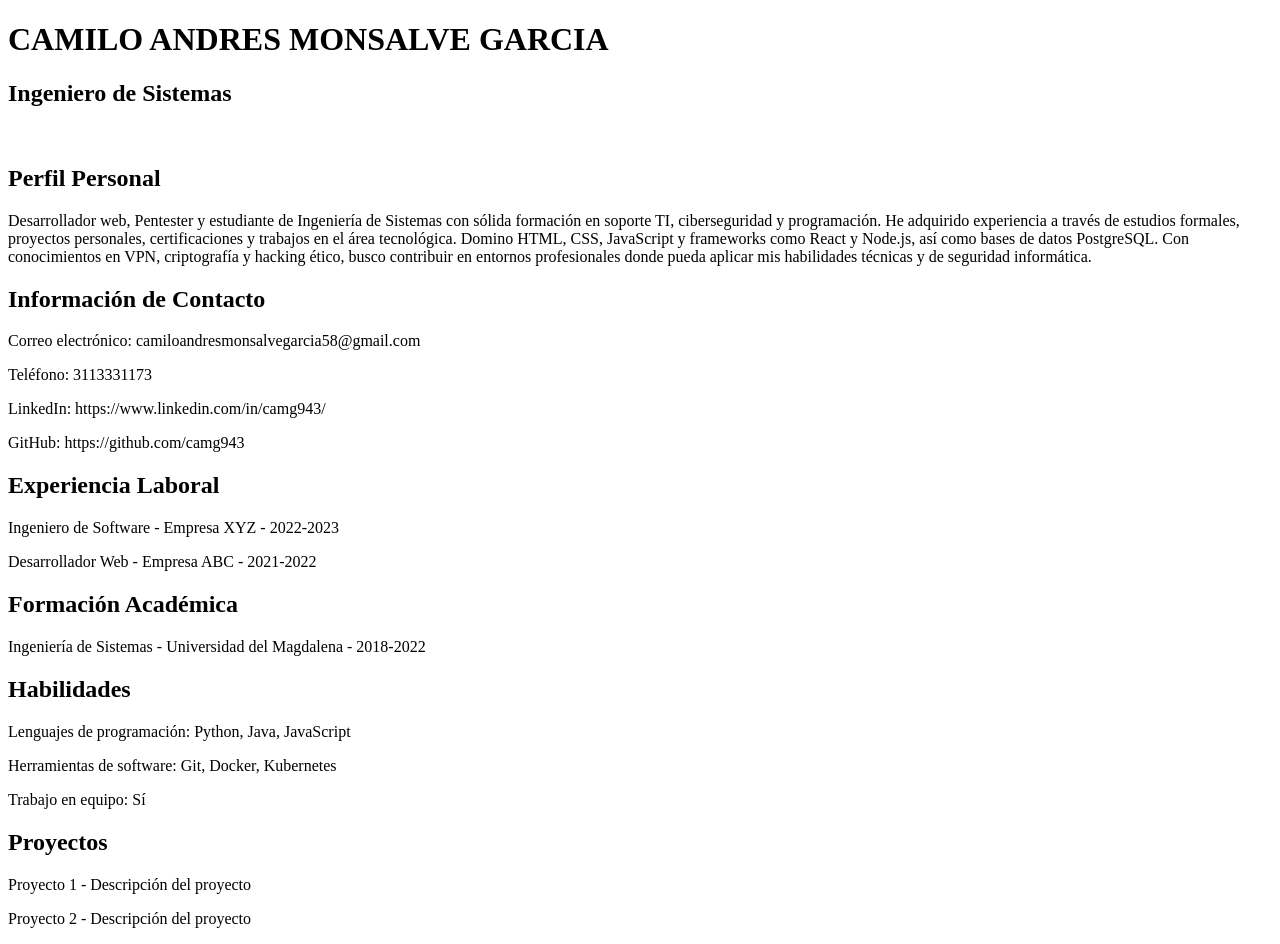
==== 2026/web/t1/index.html @ 4ea84cae "base del html" ====
<!DOCTYPE html>
<html lang="en">
<head>
    <meta charset="UTF-8">
    <meta name="viewport" content="width=device-width, initial-scale=1.0">
    <title>CAMILO MONSALVE 2026-1 TIC</title>
</head>
<body>
    <h1>CAMILO ANDRES MONSALVE GARCIA</h1>
    <div>
        <h2>Ingeniero de Sistemas</h2>
        <img src="" alt="">
    </div>
    <div>
        <h2>Perfil Personal</h2>
        <p>Desarrollador web, Pentester y estudiante de Ingeniería de Sistemas con sólida formación en soporte TI, ciberseguridad y
programación. He adquirido experiencia a través de estudios formales, proyectos personales, certificaciones y trabajos en
el área tecnológica. Domino HTML, CSS, JavaScript y frameworks como React y Node.js, así como bases de datos
PostgreSQL. Con conocimientos en VPN, criptografía y hacking ético, busco contribuir en entornos profesionales donde
pueda aplicar mis habilidades técnicas y de seguridad informática.</p>
    </div>
    <div>
        <h2>Información de Contacto</h2>
        <p>Correo electrónico: camiloandresmonsalvegarcia58@gmail.com</p>
        <p>Teléfono: 3113331173</p>
        <p>LinkedIn: https://www.linkedin.com/in/camg943/</p>
        <p>GitHub: https://github.com/camg943</p>
    </div>
    <div>
        <h2>Experiencia Laboral</h2>
        <p>Ingeniero de Software - Empresa XYZ - 2022-2023</p>
        <p>Desarrollador Web - Empresa ABC - 2021-2022</p>
    </div>
    <div>
        <h2>Formación Académica</h2>
        <p>Ingeniería de Sistemas - Universidad del Magdalena - 2018-2022</p>
    </div>
    <div>
        <h2>Habilidades</h2>
        <p>Lenguajes de programación: Python, Java, JavaScript</p>
        <p>Herramientas de software: Git, Docker, Kubernetes</p>
        <p>Trabajo en equipo: Sí</p>
    </div>
    <div>
        <h2>Proyectos</h2>
        <p>Proyecto 1 - Descripción del proyecto</p>
        <p>Proyecto 2 - Descripción del proyecto</p>
    </div>
</body>
</html>
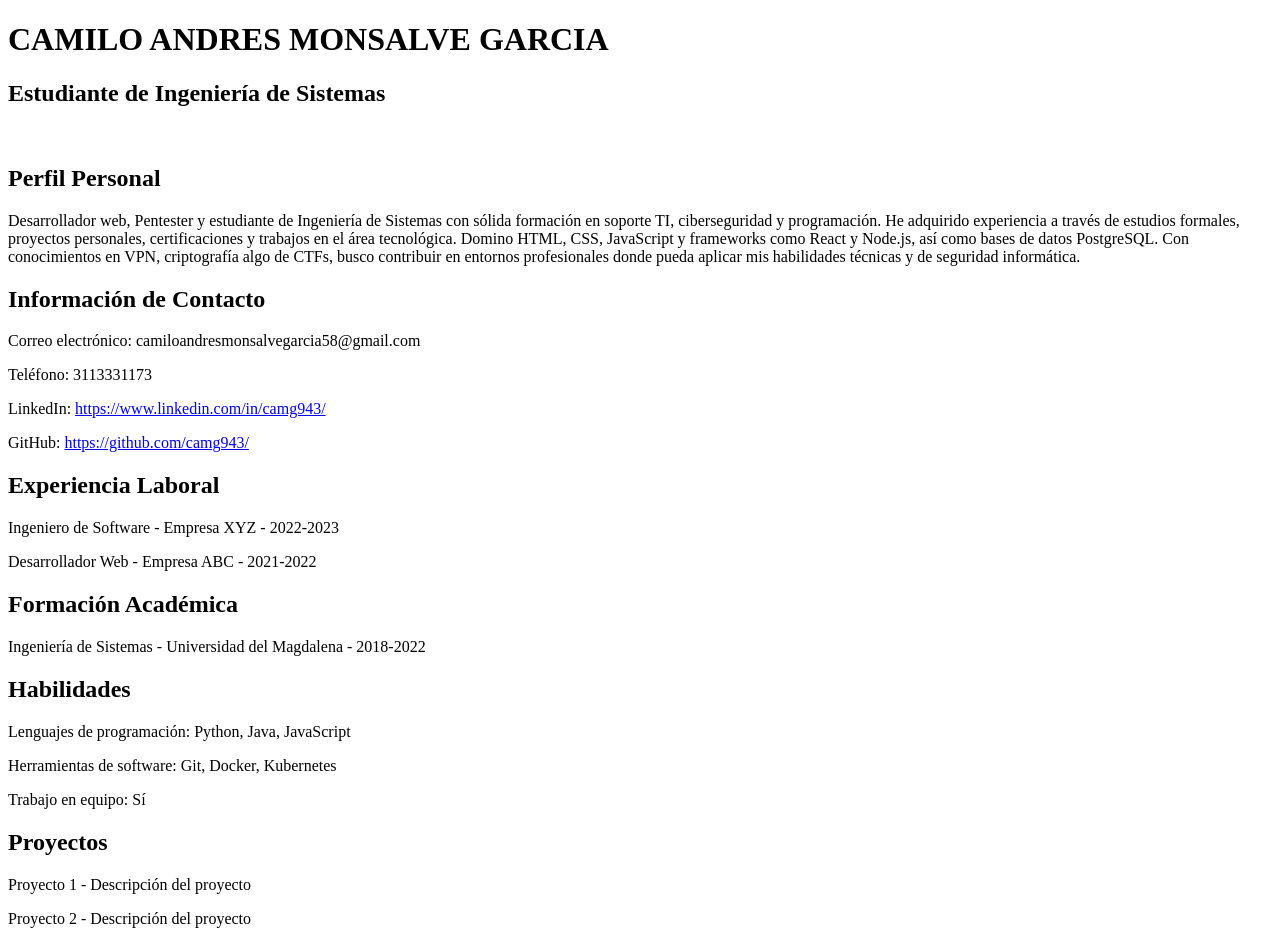
==== commit a58ad66a: "update hipervinculos" ====
--- a/2026/web/t1/index.html
+++ b/2026/web/t1/index.html
@@ -4,27 +4,27 @@
     <meta charset="UTF-8">
     <meta name="viewport" content="width=device-width, initial-scale=1.0">
     <title>CAMILO MONSALVE 2026-1 TIC</title>
+    <link rel="stylesheet" href="styles.css">
 </head>
 <body>
     <h1>CAMILO ANDRES MONSALVE GARCIA</h1>
-    <div>
-        <h2>Ingeniero de Sistemas</h2>
-        <img src="" alt="">
-    </div>
+    <h2>Estudiante de Ingeniería de Sistemas</h2>
+    <img src="assets/foto.jpg" alt="">
+
     <div>
         <h2>Perfil Personal</h2>
         <p>Desarrollador web, Pentester y estudiante de Ingeniería de Sistemas con sólida formación en soporte TI, ciberseguridad y
-programación. He adquirido experiencia a través de estudios formales, proyectos personales, certificaciones y trabajos en
-el área tecnológica. Domino HTML, CSS, JavaScript y frameworks como React y Node.js, así como bases de datos
-PostgreSQL. Con conocimientos en VPN, criptografía y hacking ético, busco contribuir en entornos profesionales donde
-pueda aplicar mis habilidades técnicas y de seguridad informática.</p>
+            programación. He adquirido experiencia a través de estudios formales, proyectos personales, certificaciones y trabajos en
+            el área tecnológica. Domino HTML, CSS, JavaScript y frameworks como React y Node.js, así como bases de datos
+            PostgreSQL. Con conocimientos en VPN, criptografía algo de CTFs, busco contribuir en entornos profesionales donde
+            pueda aplicar mis habilidades técnicas y de seguridad informática.</p>
     </div>
     <div>
         <h2>Información de Contacto</h2>
         <p>Correo electrónico: camiloandresmonsalvegarcia58@gmail.com</p>
         <p>Teléfono: 3113331173</p>
-        <p>LinkedIn: https://www.linkedin.com/in/camg943/</p>
-        <p>GitHub: https://github.com/camg943</p>
+        <p>LinkedIn: <a href="https://www.linkedin.com/in/camg943/" target="_blank" rel="noopener noreferrer">https://www.linkedin.com/in/camg943/</a></p>
+        <p>GitHub: <a href="https://github.com/camg943/" target="_blank" rel="noopener noreferrer">https://github.com/camg943/</a></p>
     </div>
     <div>
         <h2>Experiencia Laboral</h2>
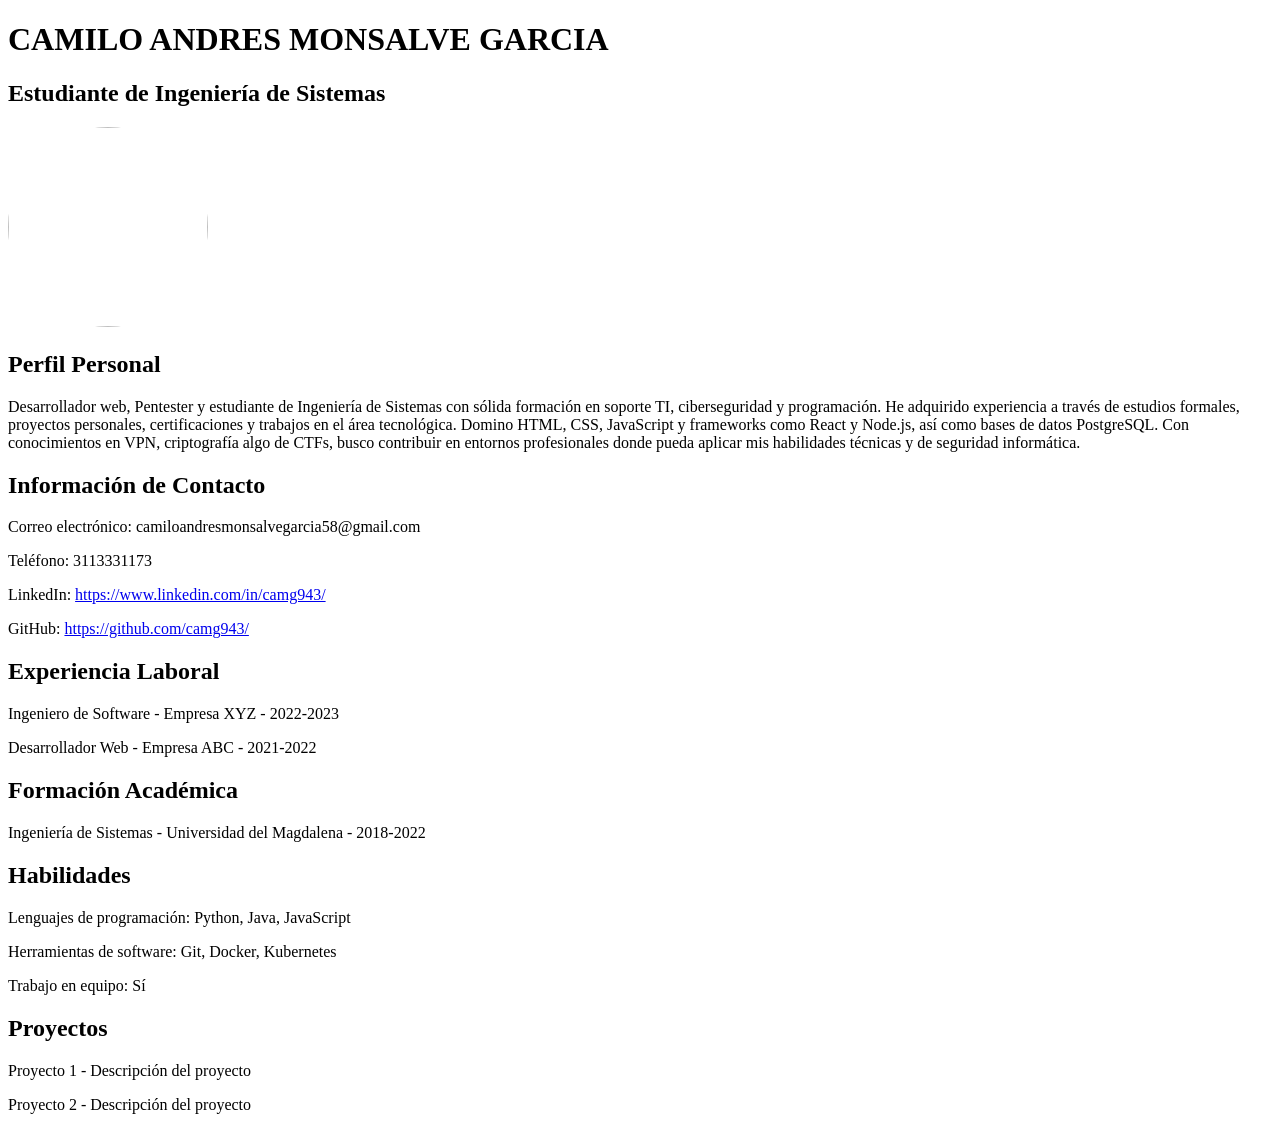
==== commit 37d7d2dc: "assets y circulo" ====
--- a/2026/web/t1/index.html
+++ b/2026/web/t1/index.html
@@ -9,7 +9,7 @@
 <body>
     <h1>CAMILO ANDRES MONSALVE GARCIA</h1>
     <h2>Estudiante de Ingeniería de Sistemas</h2>
-    <img src="assets/foto.jpg" alt="">
+    <img src="assets/foto.jpg" style="width: 200px; height: 200px; border-radius: 50%;">
 
     <div>
         <h2>Perfil Personal</h2>
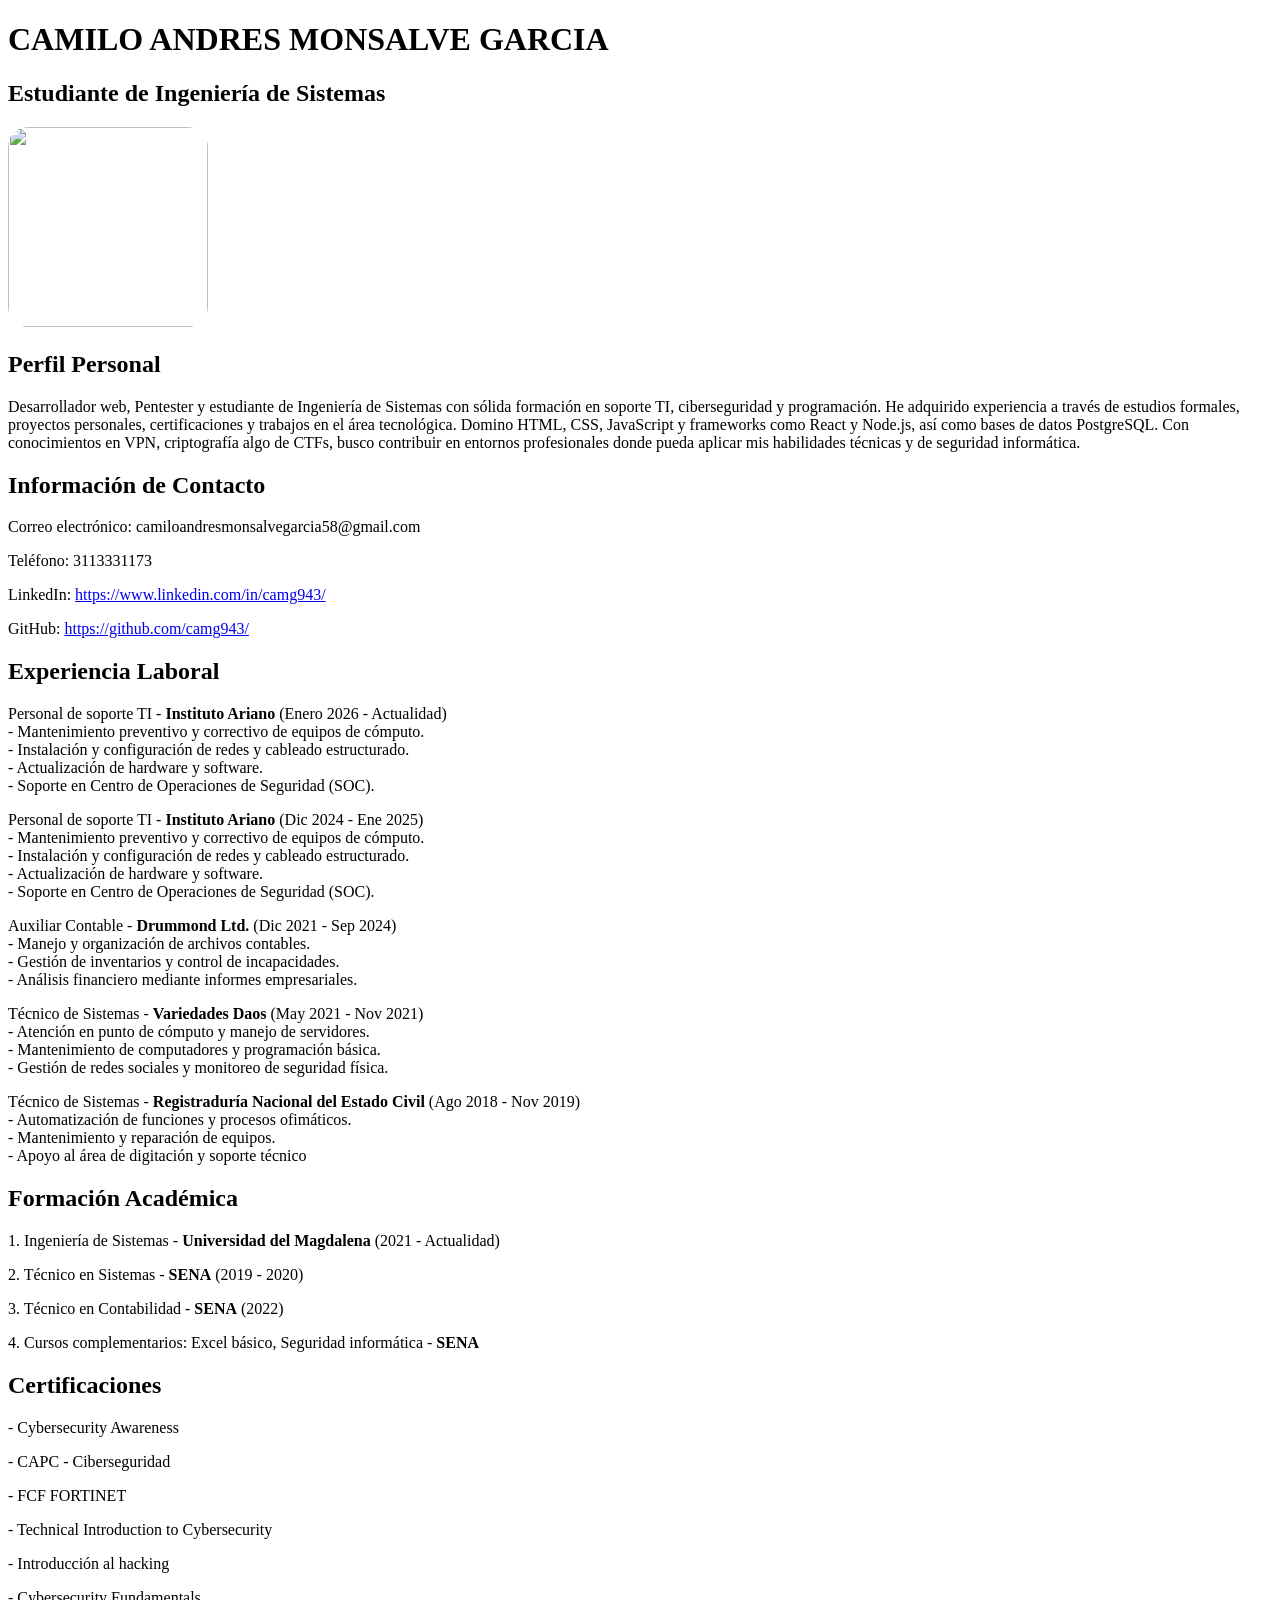
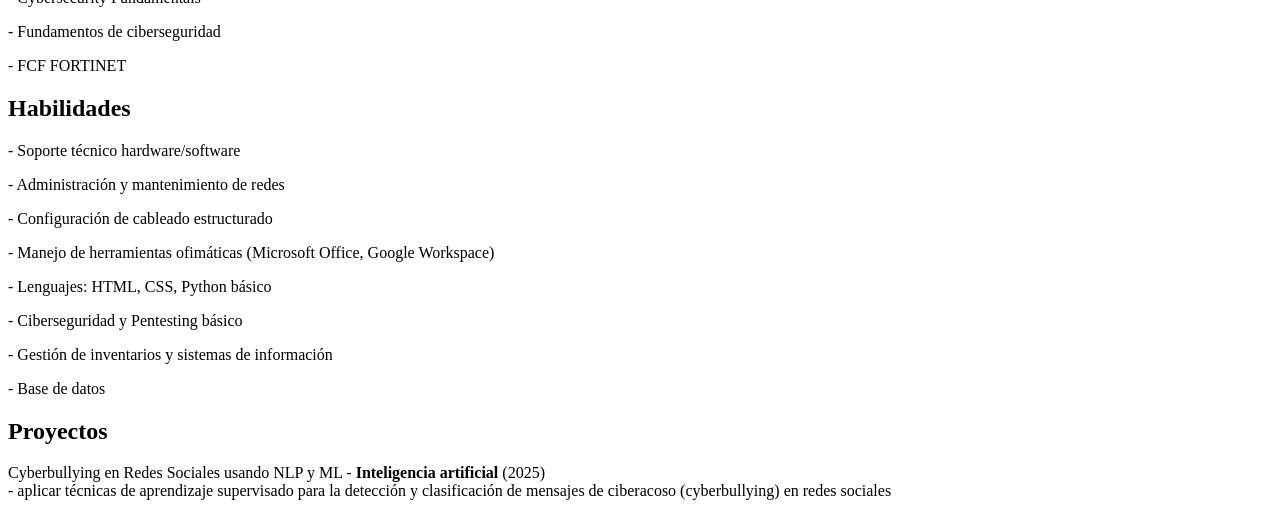
==== commit 025929fc: "terminacion del html" ====
--- a/2026/web/t1/index.html
+++ b/2026/web/t1/index.html
@@ -9,7 +9,7 @@
 <body>
     <h1>CAMILO ANDRES MONSALVE GARCIA</h1>
     <h2>Estudiante de Ingeniería de Sistemas</h2>
-    <img src="assets/foto.jpg" style="width: 200px; height: 200px; border-radius: 50%;">
+    <img src="assets/foto.jpg" style="width: 200px; height: 200px; border-radius: 10%;">
 
     <div>
         <h2>Perfil Personal</h2>
@@ -28,23 +28,66 @@
     </div>
     <div>
         <h2>Experiencia Laboral</h2>
-        <p>Ingeniero de Software - Empresa XYZ - 2022-2023</p>
-        <p>Desarrollador Web - Empresa ABC - 2021-2022</p>
+        <p>Personal de soporte TI - <span style="font-weight: bold;">Instituto Ariano</span> (Enero 2026 - Actualidad) <br>
+            - Mantenimiento preventivo y correctivo de equipos de cómputo. <br>
+            - Instalación y configuración de redes y cableado
+            estructurado. <br>
+            - Actualización de hardware y software. <br>
+            - Soporte en Centro de Operaciones de Seguridad (SOC).</p>
+        <p>Personal de soporte TI - <span style="font-weight: bold;">Instituto Ariano</span> (Dic 2024 - Ene 2025) <br>
+            - Mantenimiento preventivo y correctivo de equipos de cómputo. <br>
+            - Instalación y configuración de redes y cableado
+            estructurado. <br>
+            - Actualización de hardware y software. <br>
+            - Soporte en Centro de Operaciones de Seguridad (SOC).</p>
+        <p>Auxiliar Contable - <span style="font-weight: bold;">Drummond Ltd.</span> (Dic 2021 - Sep 2024) <br>
+            - Manejo y organización de archivos contables. <br>
+            - Gestión de inventarios y control de incapacidades. <br>
+            - Análisis financiero
+            mediante informes empresariales.</p>
+        <p>Técnico de Sistemas - <span style="font-weight: bold;">Variedades Daos</span> (May 2021 - Nov 2021) <br>
+            - Atención en punto de cómputo y manejo de servidores. <br>
+            - Mantenimiento de computadores y programación básica. <br>
+            - Gestión de redes sociales y monitoreo de seguridad física.</p>
+        <p>Técnico de Sistemas - <span style="font-weight: bold;">Registraduría Nacional del Estado Civil</span> (Ago 2018 - Nov 2019) <br>
+            - Automatización de funciones y procesos ofimáticos. <br>
+            - Mantenimiento y reparación de equipos. <br>
+            - Apoyo al área de digitación y soporte técnico</p>
     </div>
     <div>
         <h2>Formación Académica</h2>
-        <p>Ingeniería de Sistemas - Universidad del Magdalena - 2018-2022</p>
+            <p>1. Ingeniería de Sistemas - <span style="font-weight: bold;">Universidad del Magdalena</span> (2021 - Actualidad) <br>
+            <p>2. Técnico en Sistemas - <span style="font-weight: bold;">SENA</span> (2019 - 2020) <br>
+            <p>3. Técnico en Contabilidad - <span style="font-weight: bold;">SENA</span> (2022) <br>
+            <p>4. Cursos complementarios: Excel básico, Seguridad informática - <span style="font-weight: bold;">SENA</span></p>
+
+        <h2>Certificaciones</h2>
+            <p>- Cybersecurity Awareness 
+            <p>- CAPC - Ciberseguridad
+            <p>- FCF FORTINET</p>
+            <p>- Technical Introduction to Cybersecurity
+            <p>- Introducción al hacking
+            <p>- Cybersecurity Fundamentals
+            <p>- Fundamentos de ciberseguridad
+            <p>- FCF FORTINET</p>
     </div>
     <div>
         <h2>Habilidades</h2>
-        <p>Lenguajes de programación: Python, Java, JavaScript</p>
-        <p>Herramientas de software: Git, Docker, Kubernetes</p>
-        <p>Trabajo en equipo: Sí</p>
+        <p>- Soporte técnico hardware/software </p>
+        <p>- Administración y mantenimiento de redes </p>
+        <p>- Configuración de cableado estructurado </p>
+        <p>- Manejo de herramientas ofimáticas (Microsoft Office, Google Workspace) </p>
+        <p>- Lenguajes: HTML, CSS, Python básico </p>
+        <p>- Ciberseguridad y Pentesting básico</p>
+        <p>- Gestión de inventarios y sistemas de información</p>
+        <p>- Base de datos </p>
     </div>
     <div>
         <h2>Proyectos</h2>
-        <p>Proyecto 1 - Descripción del proyecto</p>
-        <p>Proyecto 2 - Descripción del proyecto</p>
+        <p>
+            Cyberbullying en Redes Sociales usando NLP y ML - <span style="font-weight: bold;">Inteligencia artificial</span> (2025) <br>
+            -  aplicar técnicas de aprendizaje supervisado para la detección y clasificación de mensajes de ciberacoso (cyberbullying) en redes sociales
+        </p>
     </div>
 </body>
 </html>
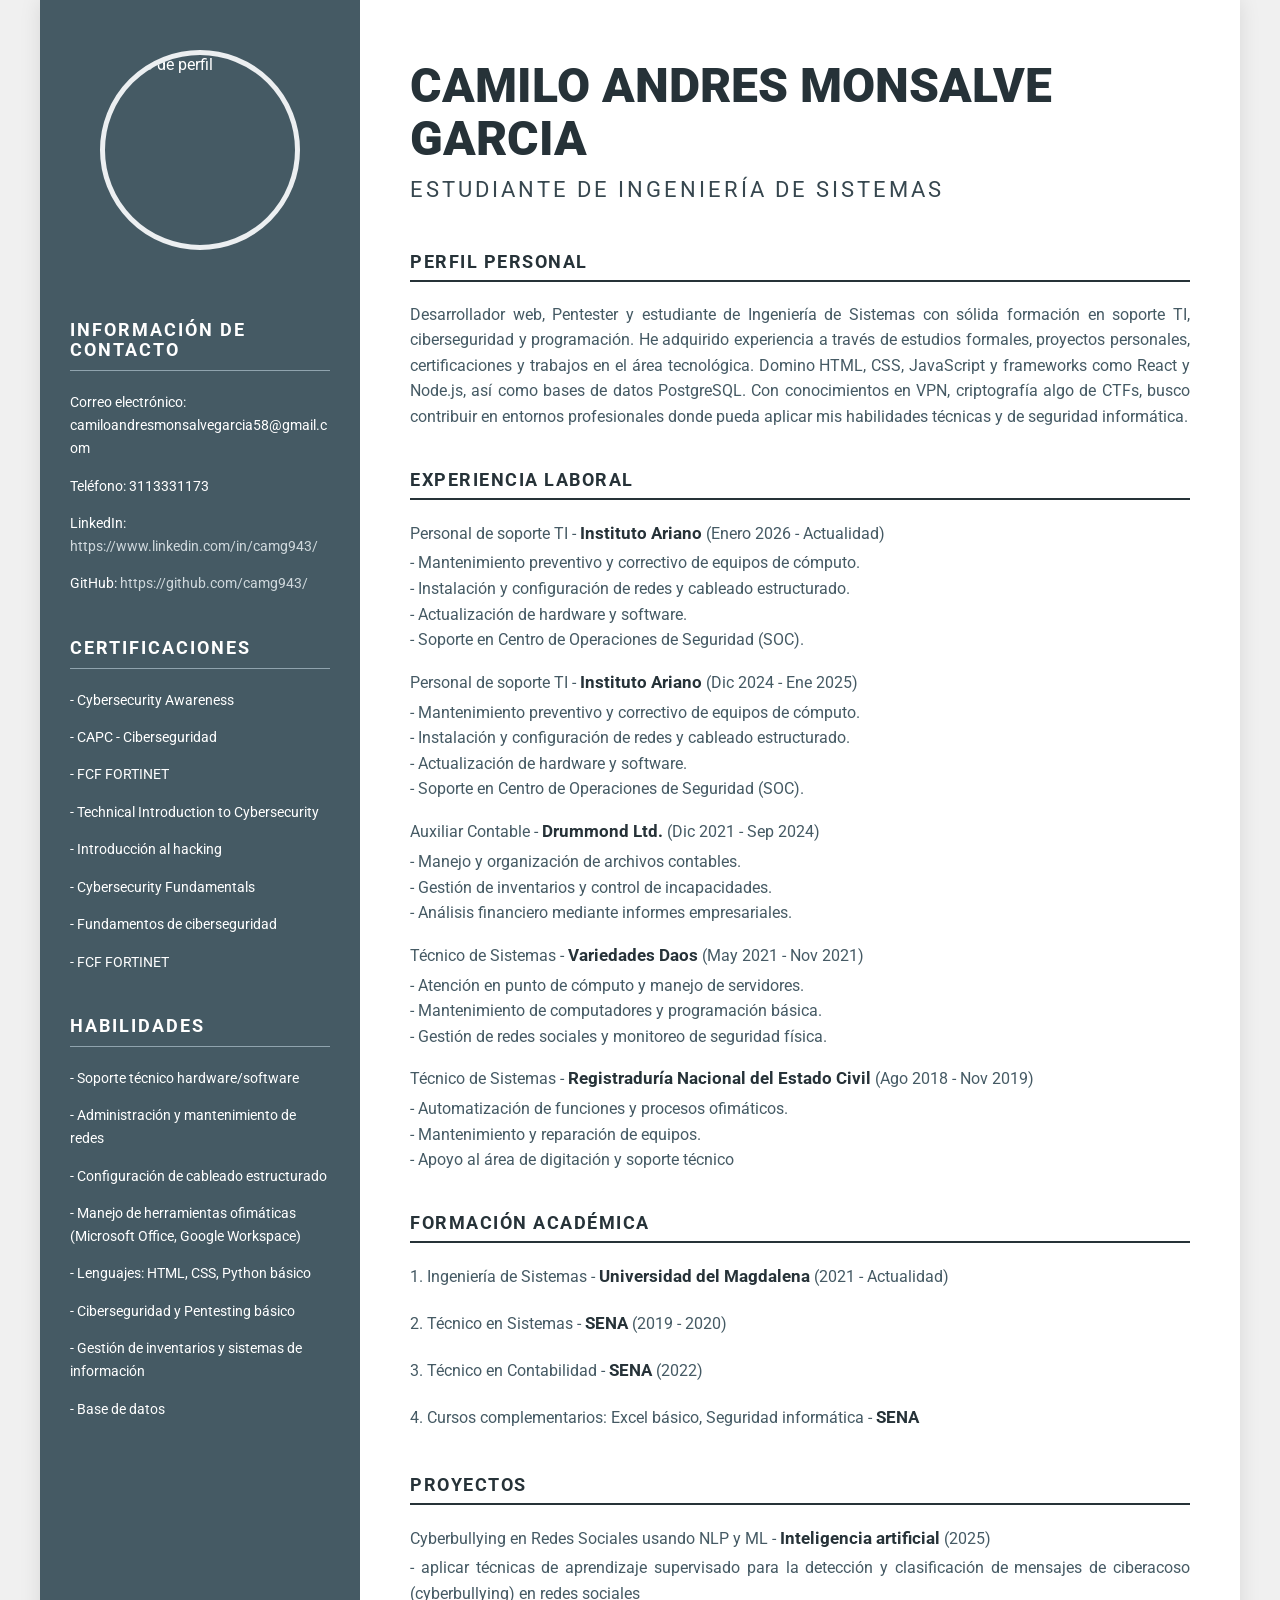
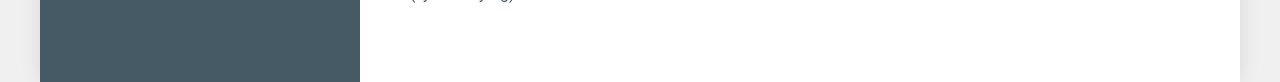
==== commit 6a724fa4: "css" ====
--- a/2026/web/t1/index.html
+++ b/2026/web/t1/index.html
@@ -7,87 +7,105 @@
     <link rel="stylesheet" href="styles.css">
 </head>
 <body>
-    <h1>CAMILO ANDRES MONSALVE GARCIA</h1>
-    <h2>Estudiante de Ingeniería de Sistemas</h2>
-    <img src="assets/foto.jpg" style="width: 200px; height: 200px; border-radius: 10%;">
+    <div class="resume-container">
+        <!-- Sidebar: Photo, Contact, Certifications, Skills -->
+        <aside class="sidebar">
+            <img src="assets/foto.jpg" alt="Foto de perfil">
+            
+            <div class="contact-section">
+                <h2>Información de Contacto</h2>
+                <p>Correo electrónico: camiloandresmonsalvegarcia58@gmail.com</p>
+                <p>Teléfono: 3113331173</p>
+                <p>LinkedIn: <a href="https://www.linkedin.com/in/camg943/" target="_blank" rel="noopener noreferrer">https://www.linkedin.com/in/camg943/</a></p>
+                <p>GitHub: <a href="https://github.com/camg943/" target="_blank" rel="noopener noreferrer">https://github.com/camg943/</a></p>
+            </div>
 
-    <div>
-        <h2>Perfil Personal</h2>
-        <p>Desarrollador web, Pentester y estudiante de Ingeniería de Sistemas con sólida formación en soporte TI, ciberseguridad y
-            programación. He adquirido experiencia a través de estudios formales, proyectos personales, certificaciones y trabajos en
-            el área tecnológica. Domino HTML, CSS, JavaScript y frameworks como React y Node.js, así como bases de datos
-            PostgreSQL. Con conocimientos en VPN, criptografía algo de CTFs, busco contribuir en entornos profesionales donde
-            pueda aplicar mis habilidades técnicas y de seguridad informática.</p>
-    </div>
-    <div>
-        <h2>Información de Contacto</h2>
-        <p>Correo electrónico: camiloandresmonsalvegarcia58@gmail.com</p>
-        <p>Teléfono: 3113331173</p>
-        <p>LinkedIn: <a href="https://www.linkedin.com/in/camg943/" target="_blank" rel="noopener noreferrer">https://www.linkedin.com/in/camg943/</a></p>
-        <p>GitHub: <a href="https://github.com/camg943/" target="_blank" rel="noopener noreferrer">https://github.com/camg943/</a></p>
-    </div>
-    <div>
-        <h2>Experiencia Laboral</h2>
-        <p>Personal de soporte TI - <span style="font-weight: bold;">Instituto Ariano</span> (Enero 2026 - Actualidad) <br>
-            - Mantenimiento preventivo y correctivo de equipos de cómputo. <br>
-            - Instalación y configuración de redes y cableado
-            estructurado. <br>
-            - Actualización de hardware y software. <br>
-            - Soporte en Centro de Operaciones de Seguridad (SOC).</p>
-        <p>Personal de soporte TI - <span style="font-weight: bold;">Instituto Ariano</span> (Dic 2024 - Ene 2025) <br>
-            - Mantenimiento preventivo y correctivo de equipos de cómputo. <br>
-            - Instalación y configuración de redes y cableado
-            estructurado. <br>
-            - Actualización de hardware y software. <br>
-            - Soporte en Centro de Operaciones de Seguridad (SOC).</p>
-        <p>Auxiliar Contable - <span style="font-weight: bold;">Drummond Ltd.</span> (Dic 2021 - Sep 2024) <br>
-            - Manejo y organización de archivos contables. <br>
-            - Gestión de inventarios y control de incapacidades. <br>
-            - Análisis financiero
-            mediante informes empresariales.</p>
-        <p>Técnico de Sistemas - <span style="font-weight: bold;">Variedades Daos</span> (May 2021 - Nov 2021) <br>
-            - Atención en punto de cómputo y manejo de servidores. <br>
-            - Mantenimiento de computadores y programación básica. <br>
-            - Gestión de redes sociales y monitoreo de seguridad física.</p>
-        <p>Técnico de Sistemas - <span style="font-weight: bold;">Registraduría Nacional del Estado Civil</span> (Ago 2018 - Nov 2019) <br>
-            - Automatización de funciones y procesos ofimáticos. <br>
-            - Mantenimiento y reparación de equipos. <br>
-            - Apoyo al área de digitación y soporte técnico</p>
-    </div>
-    <div>
-        <h2>Formación Académica</h2>
-            <p>1. Ingeniería de Sistemas - <span style="font-weight: bold;">Universidad del Magdalena</span> (2021 - Actualidad) <br>
-            <p>2. Técnico en Sistemas - <span style="font-weight: bold;">SENA</span> (2019 - 2020) <br>
-            <p>3. Técnico en Contabilidad - <span style="font-weight: bold;">SENA</span> (2022) <br>
-            <p>4. Cursos complementarios: Excel básico, Seguridad informática - <span style="font-weight: bold;">SENA</span></p>
+            <div class="certifications-section">
+                <h2>Certificaciones</h2>
+                <p>- Cybersecurity Awareness</p> 
+                <p>- CAPC - Ciberseguridad</p>
+                <p>- FCF FORTINET</p>
+                <p>- Technical Introduction to Cybersecurity</p>
+                <p>- Introducción al hacking</p>
+                <p>- Cybersecurity Fundamentals</p>
+                <p>- Fundamentos de ciberseguridad</p>
+                <p>- FCF FORTINET</p>
+            </div>
 
-        <h2>Certificaciones</h2>
-            <p>- Cybersecurity Awareness 
-            <p>- CAPC - Ciberseguridad
-            <p>- FCF FORTINET</p>
-            <p>- Technical Introduction to Cybersecurity
-            <p>- Introducción al hacking
-            <p>- Cybersecurity Fundamentals
-            <p>- Fundamentos de ciberseguridad
-            <p>- FCF FORTINET</p>
-    </div>
-    <div>
-        <h2>Habilidades</h2>
-        <p>- Soporte técnico hardware/software </p>
-        <p>- Administración y mantenimiento de redes </p>
-        <p>- Configuración de cableado estructurado </p>
-        <p>- Manejo de herramientas ofimáticas (Microsoft Office, Google Workspace) </p>
-        <p>- Lenguajes: HTML, CSS, Python básico </p>
-        <p>- Ciberseguridad y Pentesting básico</p>
-        <p>- Gestión de inventarios y sistemas de información</p>
-        <p>- Base de datos </p>
-    </div>
-    <div>
-        <h2>Proyectos</h2>
-        <p>
-            Cyberbullying en Redes Sociales usando NLP y ML - <span style="font-weight: bold;">Inteligencia artificial</span> (2025) <br>
-            -  aplicar técnicas de aprendizaje supervisado para la detección y clasificación de mensajes de ciberacoso (cyberbullying) en redes sociales
-        </p>
+            <div class="skills-section">
+                <h2>Habilidades</h2>
+                <p>- Soporte técnico hardware/software </p>
+                <p>- Administración y mantenimiento de redes </p>
+                <p>- Configuración de cableado estructurado </p>
+                <p>- Manejo de herramientas ofimáticas (Microsoft Office, Google Workspace) </p>
+                <p>- Lenguajes: HTML, CSS, Python básico </p>
+                <p>- Ciberseguridad y Pentesting básico</p>
+                <p>- Gestión de inventarios y sistemas de información</p>
+                <p>- Base de datos </p>
+            </div>
+        </aside>
+
+        <!-- Main Content: Header, Profile, Experience, Education, Projects -->
+        <main class="main-content">
+            <div class="header-section">
+                <h1>CAMILO ANDRES MONSALVE GARCIA</h1>
+                <h3>Estudiante de Ingeniería de Sistemas</h3>
+            </div>
+
+            <div class="profile-section">
+                <h2>Perfil Personal</h2>
+                <p>Desarrollador web, Pentester y estudiante de Ingeniería de Sistemas con sólida formación en soporte TI, ciberseguridad y
+                    programación. He adquirido experiencia a través de estudios formales, proyectos personales, certificaciones y trabajos en
+                    el área tecnológica. Domino HTML, CSS, JavaScript y frameworks como React y Node.js, así como bases de datos
+                    PostgreSQL. Con conocimientos en VPN, criptografía algo de CTFs, busco contribuir en entornos profesionales donde
+                    pueda aplicar mis habilidades técnicas y de seguridad informática.</p>
+            </div>
+
+            <div class="experience-section">
+                <h2>Experiencia Laboral</h2>
+                <p>Personal de soporte TI - <span style="font-weight: bold;">Instituto Ariano</span> (Enero 2026 - Actualidad) <br>
+                    - Mantenimiento preventivo y correctivo de equipos de cómputo. <br>
+                    - Instalación y configuración de redes y cableado
+                    estructurado. <br>
+                    - Actualización de hardware y software. <br>
+                    - Soporte en Centro de Operaciones de Seguridad (SOC).</p>
+                <p>Personal de soporte TI - <span style="font-weight: bold;">Instituto Ariano</span> (Dic 2024 - Ene 2025) <br>
+                    - Mantenimiento preventivo y correctivo de equipos de cómputo. <br>
+                    - Instalación y configuración de redes y cableado
+                    estructurado. <br>
+                    - Actualización de hardware y software. <br>
+                    - Soporte en Centro de Operaciones de Seguridad (SOC).</p>
+                <p>Auxiliar Contable - <span style="font-weight: bold;">Drummond Ltd.</span> (Dic 2021 - Sep 2024) <br>
+                    - Manejo y organización de archivos contables. <br>
+                    - Gestión de inventarios y control de incapacidades. <br>
+                    - Análisis financiero
+                    mediante informes empresariales.</p>
+                <p>Técnico de Sistemas - <span style="font-weight: bold;">Variedades Daos</span> (May 2021 - Nov 2021) <br>
+                    - Atención en punto de cómputo y manejo de servidores. <br>
+                    - Mantenimiento de computadores y programación básica. <br>
+                    - Gestión de redes sociales y monitoreo de seguridad física.</p>
+                <p>Técnico de Sistemas - <span style="font-weight: bold;">Registraduría Nacional del Estado Civil</span> (Ago 2018 - Nov 2019) <br>
+                    - Automatización de funciones y procesos ofimáticos. <br>
+                    - Mantenimiento y reparación de equipos. <br>
+                    - Apoyo al área de digitación y soporte técnico</p>
+            </div>
+
+            <div class="education-section">
+                <h2>Formación Académica</h2>
+                <p>1. Ingeniería de Sistemas - <span style="font-weight: bold;">Universidad del Magdalena</span> (2021 - Actualidad) <br></p>
+                <p>2. Técnico en Sistemas - <span style="font-weight: bold;">SENA</span> (2019 - 2020) <br></p>
+                <p>3. Técnico en Contabilidad - <span style="font-weight: bold;">SENA</span> (2022) <br></p>
+                <p>4. Cursos complementarios: Excel básico, Seguridad informática - <span style="font-weight: bold;">SENA</span></p>
+            </div>
+
+            <div class="projects-section">
+                <h2>Proyectos</h2>
+                <p>
+                    Cyberbullying en Redes Sociales usando NLP y ML - <span style="font-weight: bold;">Inteligencia artificial</span> (2025) <br>
+                    -  aplicar técnicas de aprendizaje supervisado para la detección y clasificación de mensajes de ciberacoso (cyberbullying) en redes sociales
+                </p>
+            </div>
+        </main>
     </div>
 </body>
 </html>
--- a/2026/web/t1/styles.css
+++ b/2026/web/t1/styles.css
@@ -0,0 +1,129 @@
+@import url('https://fonts.googleapis.com/css2?family=Roboto:wght@300;400;700;900&display=swap');
+
+* {
+    box-sizing: border-box;
+}
+
+body {
+    font-family: 'Roboto', sans-serif;
+    margin: 0;
+    padding: 0;
+    width: 100%;
+    min-height: 100vh;
+    background: #f0f0f0;
+    display: flex;
+    justify-content: center;
+}
+
+.resume-container {
+    display: flex;
+    width: 100%;
+    max-width: 1200px;
+    background: white;
+    box-shadow: 0 0 20px rgba(0,0,0,0.1);
+    min-height: 100vh;
+}
+
+.sidebar {
+    width: 320px;
+    flex-shrink: 0;
+    background-color: #455a64;
+    color: white;
+    padding: 40px 30px;
+    text-align: left;
+    display: flex;
+    flex-direction: column;
+}
+
+.sidebar img {
+    width: 200px;
+    height: 200px;
+    border-radius: 50%;
+    object-fit: cover;
+    margin: 10px auto 40px auto;
+    border: 5px solid #eceff1;
+    display: block;
+}
+
+.sidebar h2 {
+    color: white;
+    font-size: 1.1rem;
+    text-transform: uppercase;
+    letter-spacing: 2px;
+    border-bottom: 1px solid #90a4ae;
+    padding-bottom: 10px;
+    margin-bottom: 20px;
+    margin-top: 30px;
+}
+
+.sidebar p, .sidebar li {
+    font-size: 0.9rem;
+    line-height: 1.6;
+    margin-bottom: 12px;
+    word-break: break-word;
+}
+
+.sidebar a {
+    color: #cfd8dc;
+    text-decoration: none;
+    transition: color 0.3s;
+}
+
+.sidebar a:hover {
+    color: white;
+    text-decoration: underline;
+}
+
+.main-content {
+    flex-grow: 1;
+    padding: 60px 50px;
+    background: white;
+}
+
+.header-section {
+    margin-bottom: 50px;
+}
+
+.header-section h1 {
+    font-size: 3rem;
+    text-transform: uppercase;
+    font-weight: 900;
+    color: #263238;
+    margin: 0 0 10px 0;
+    line-height: 1.1;
+}
+
+.header-section h3 {
+    font-size: 1.4rem;
+    text-transform: uppercase;
+    color: #37474f;
+    margin: 0;
+    font-weight: 400;
+    letter-spacing: 3px;
+}
+
+.main-content h2 {
+    font-size: 1.1rem;
+    color: #263238;
+    text-transform: uppercase;
+    font-weight: 700;
+    letter-spacing: 1.5px;
+    border-bottom: 2px solid #263238;
+    padding-bottom: 8px;
+    margin-bottom: 20px;
+    margin-top: 40px;
+}
+
+.main-content p {
+    margin-bottom: 15px;
+    line-height: 1.6;
+    color: #455a64;
+    text-align: justify;
+}
+
+.main-content span[style*="font-weight: bold;"] {
+    display: inline-block;
+    color: #263238;
+    font-size: 1.05rem;
+    margin-bottom: 4px;
+}
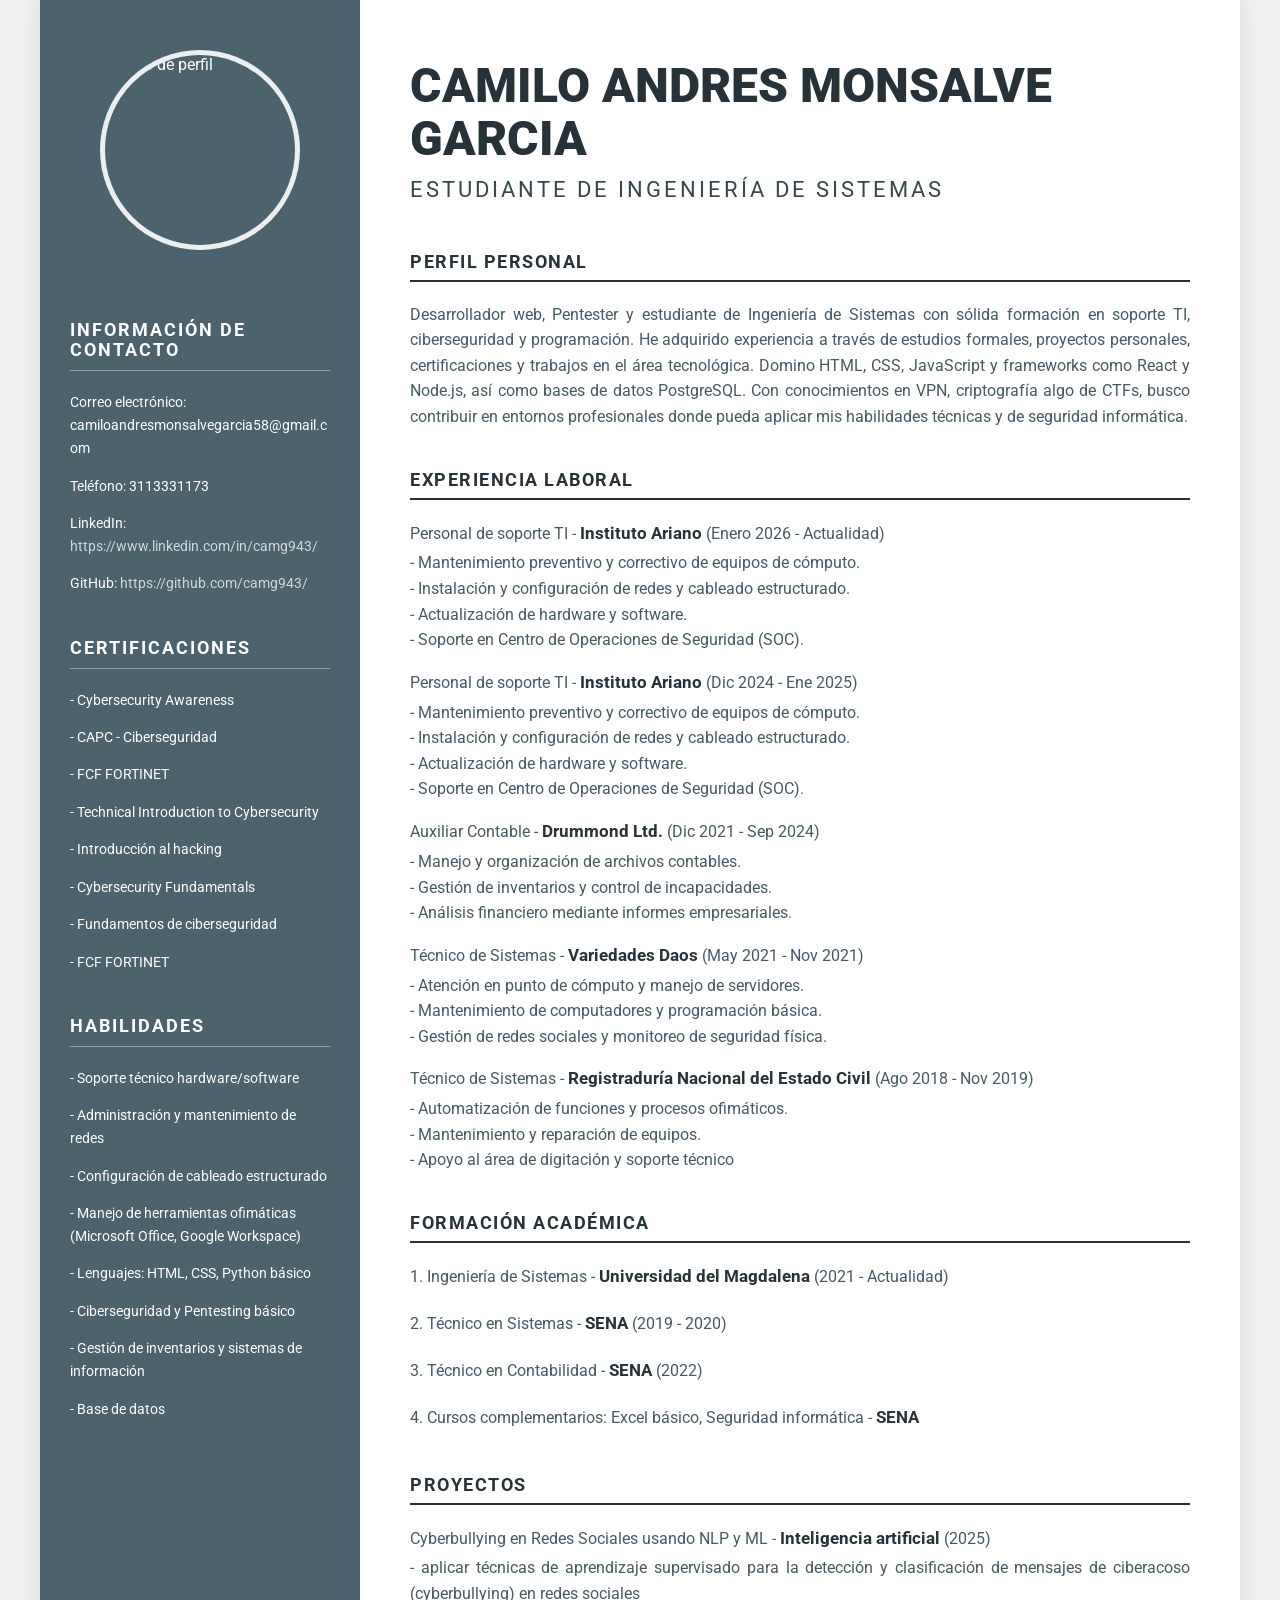
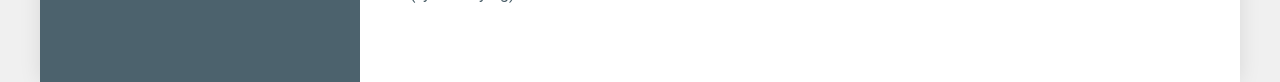
==== commit 2d33a626: "update" ====
--- a/2026/web/t1/index.html
+++ b/2026/web/t1/index.html
@@ -4,15 +4,14 @@
     <meta charset="UTF-8">
     <meta name="viewport" content="width=device-width, initial-scale=1.0">
     <title>CAMILO MONSALVE 2026-1 TIC</title>
-    <link rel="stylesheet" href="styles.css">
+    <link rel="stylesheet" href="css/styles.css">
 </head>
 <body>
-    <div class="resume-container">
-        <!-- Sidebar: Photo, Contact, Certifications, Skills -->
-        <aside class="sidebar">
+    <div class="contenedor">
+        <aside class="barra_datos">
             <img src="assets/foto.jpg" alt="Foto de perfil">
             
-            <div class="contact-section">
+            <div class="info-contacto">
                 <h2>Información de Contacto</h2>
                 <p>Correo electrónico: camiloandresmonsalvegarcia58@gmail.com</p>
                 <p>Teléfono: 3113331173</p>
@@ -20,7 +19,7 @@
                 <p>GitHub: <a href="https://github.com/camg943/" target="_blank" rel="noopener noreferrer">https://github.com/camg943/</a></p>
             </div>
 
-            <div class="certifications-section">
+            <div class="certificaciones">
                 <h2>Certificaciones</h2>
                 <p>- Cybersecurity Awareness</p> 
                 <p>- CAPC - Ciberseguridad</p>
@@ -32,7 +31,7 @@
                 <p>- FCF FORTINET</p>
             </div>
 
-            <div class="skills-section">
+            <div class="habilidades">
                 <h2>Habilidades</h2>
                 <p>- Soporte técnico hardware/software </p>
                 <p>- Administración y mantenimiento de redes </p>
@@ -44,15 +43,13 @@
                 <p>- Base de datos </p>
             </div>
         </aside>
-
-        <!-- Main Content: Header, Profile, Experience, Education, Projects -->
-        <main class="main-content">
-            <div class="header-section">
+        <main class="principal">
+            <div class="datos">
                 <h1>CAMILO ANDRES MONSALVE GARCIA</h1>
                 <h3>Estudiante de Ingeniería de Sistemas</h3>
             </div>
 
-            <div class="profile-section">
+            <div class="perfil">
                 <h2>Perfil Personal</h2>
                 <p>Desarrollador web, Pentester y estudiante de Ingeniería de Sistemas con sólida formación en soporte TI, ciberseguridad y
                     programación. He adquirido experiencia a través de estudios formales, proyectos personales, certificaciones y trabajos en
@@ -61,7 +58,7 @@
                     pueda aplicar mis habilidades técnicas y de seguridad informática.</p>
             </div>
 
-            <div class="experience-section">
+            <div class="experiencia">
                 <h2>Experiencia Laboral</h2>
                 <p>Personal de soporte TI - <span style="font-weight: bold;">Instituto Ariano</span> (Enero 2026 - Actualidad) <br>
                     - Mantenimiento preventivo y correctivo de equipos de cómputo. <br>
@@ -90,7 +87,7 @@
                     - Apoyo al área de digitación y soporte técnico</p>
             </div>
 
-            <div class="education-section">
+            <div class="educacion">
                 <h2>Formación Académica</h2>
                 <p>1. Ingeniería de Sistemas - <span style="font-weight: bold;">Universidad del Magdalena</span> (2021 - Actualidad) <br></p>
                 <p>2. Técnico en Sistemas - <span style="font-weight: bold;">SENA</span> (2019 - 2020) <br></p>
@@ -98,7 +95,7 @@
                 <p>4. Cursos complementarios: Excel básico, Seguridad informática - <span style="font-weight: bold;">SENA</span></p>
             </div>
 
-            <div class="projects-section">
+            <div class="proyectos">
                 <h2>Proyectos</h2>
                 <p>
                     Cyberbullying en Redes Sociales usando NLP y ML - <span style="font-weight: bold;">Inteligencia artificial</span> (2025) <br>
--- a/2026/web/t1/css/styles.css
+++ b/2026/web/t1/css/styles.css
@@ -0,0 +1,129 @@
+@import url('https://fonts.googleapis.com/css2?family=Roboto:wght@300;400;700;900&display=swap');
+
+* {
+    box-sizing: border-box;
+}
+
+body {
+    font-family: 'Roboto', sans-serif;
+    margin: 0;
+    padding: 0;
+    width: 100%;
+    min-height: 100vh;
+    background: #f0f0f0;
+    display: flex;
+    justify-content: center;
+}
+
+.contenedor {
+    display: flex;
+    width: 100%;
+    max-width: 1200px;
+    background: white;
+    box-shadow: 0 0 20px rgba(0,0,0,0.1);
+    min-height: 100vh;
+}
+
+.barra_datos {
+    width: 320px;
+    flex-shrink: 0;
+    background-color: #4c626d;
+    color: white;
+    padding: 40px 30px;
+    text-align: left;
+    display: flex;
+    flex-direction: column;
+}
+
+.barra_datos img {
+    width: 200px;
+    height: 200px;
+    border-radius: 50%;
+    object-fit: cover;
+    margin: 10px auto 40px auto;
+    border: 5px solid #eceff1;
+    display: block;
+}
+
+.barra_datos h2 {
+    color: white;
+    font-size: 1.1rem;
+    text-transform: uppercase;
+    letter-spacing: 2px;
+    border-bottom: 1px solid #90a4ae;
+    padding-bottom: 10px;
+    margin-bottom: 20px;
+    margin-top: 30px;
+}
+
+.barra_datos p, .barra_datos li {
+    font-size: 0.9rem;
+    line-height: 1.6;
+    margin-bottom: 12px;
+    word-break: break-word;
+}
+
+.barra_datos a {
+    color: #cfd8dc;
+    text-decoration: none;
+    transition: color 0.3s;
+}
+
+.barra_datos a:hover {
+    color: white;
+    text-decoration: underline;
+}
+
+.principal {
+    flex-grow: 1;
+    padding: 60px 50px;
+    background: white;
+}
+
+.datos {
+    margin-bottom: 50px;
+}
+
+.datos h1 {
+    font-size: 3rem;
+    text-transform: uppercase;
+    font-weight: 900;
+    color: #263238;
+    margin: 0 0 10px 0;
+    line-height: 1.1;
+}
+
+.datos h3 {
+    font-size: 1.4rem;
+    text-transform: uppercase;
+    color: #37474f;
+    margin: 0;
+    font-weight: 400;
+    letter-spacing: 3px;
+}
+
+.principal h2 {
+    font-size: 1.1rem;
+    color: #263238;
+    text-transform: uppercase;
+    font-weight: 700;
+    letter-spacing: 1.5px;
+    border-bottom: 2px solid #263238;
+    padding-bottom: 8px;
+    margin-bottom: 20px;
+    margin-top: 40px;
+}
+
+.principal p {
+    margin-bottom: 15px;
+    line-height: 1.6;
+    color: #455a64;
+    text-align: justify;
+}
+
+.principal span[style*="font-weight: bold;"] {
+    display: inline-block;
+    color: #263238;
+    font-size: 1.05rem;
+    margin-bottom: 4px;
+}
